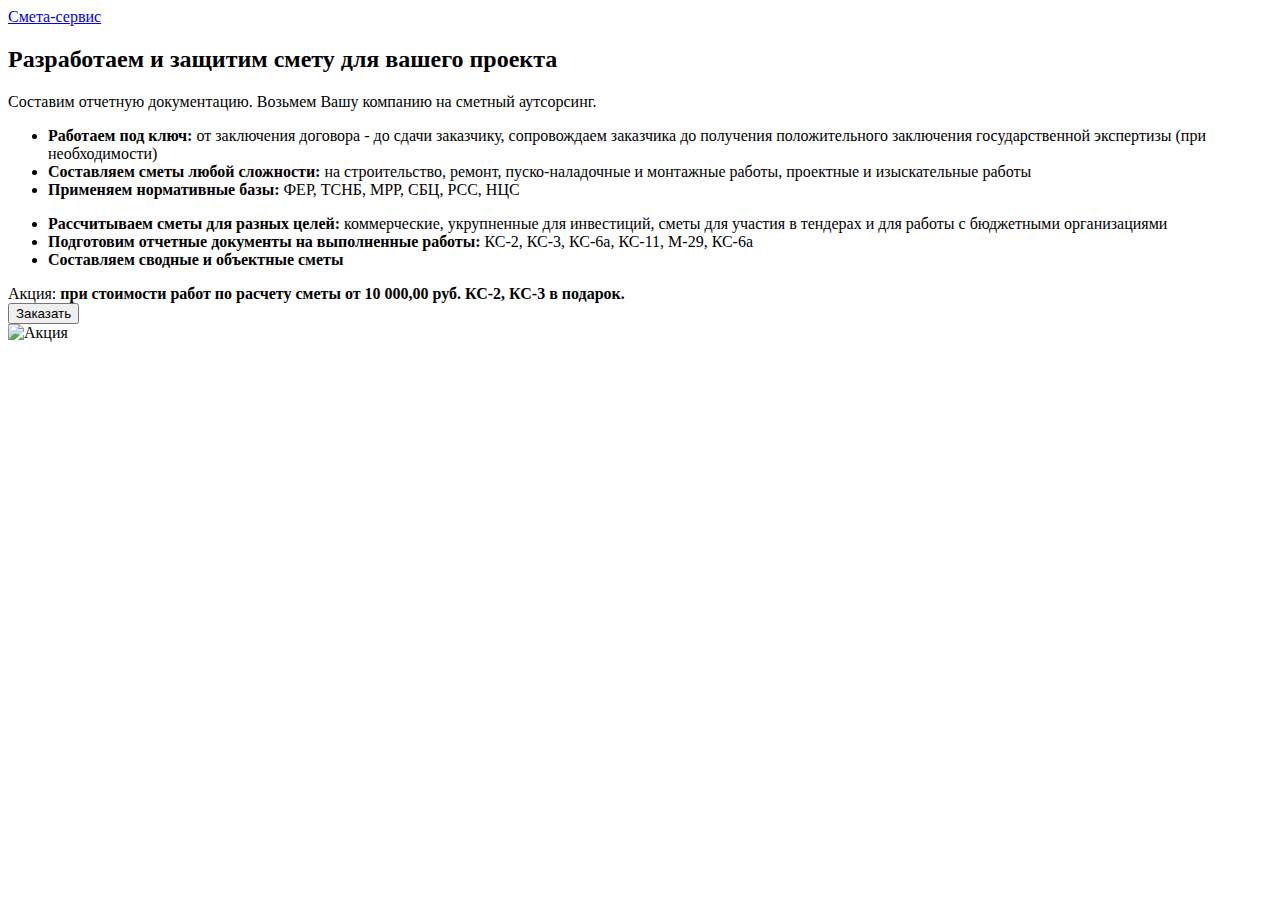
==== html/components/header.html @ 84d1e91b "Верстка блока Header" ====
<!DOCTYPE html>
<html lang="ru">

<head>
  <meta charset="UTF-8">
  <meta name="viewport" content="width=device-width, initial-scale=1.0">
  <title>Смета-сервис</title>
  <link rel="stylesheet" href="/smeta/css/main.css">
</head>

<body>
  <header class="header">
    <div class="container">
      <nav class="header__navbar">
        <a href="/" class="header__logo header__logo--text">Смета-сервис</a>
      </nav>
      <div class="header__content">
        <h2 class="header__title"><strong>Разработаем и защитим смету</strong> для вашего проекта</h2>
        <p class="header__subtitle">Составим отчетную документацию. Возьмем Вашу компанию на сметный аутсорсинг.</p>
        <div class="header__features">
          <ul class="header__list">
            <li class="header__list-item">
              <strong>Работаем под ключ:</strong> от заключения договора - до сдачи заказчику, сопровождаем заказчика до
              получения положительного заключения государственной экспертизы (при необходимости)
            </li>
            <li class="header__list-item">
              <strong>Составляем сметы любой сложности:</strong> на строительство, ремонт, пуско-наладочные и монтажные
              работы, проектные и изыскательные работы
            </li>
            <li class="header__list-item">
              <strong>Применяем нормативные базы:</strong> ФЕР, ТСНБ, МРР, СБЦ, РСС, НЦС
            </li>
          </ul>
          <ul class="header__list">
            <li class="header__list-item">
              <strong>Рассчитываем сметы для разных целей:</strong> коммерческие, укрупненные для инвестиций, сметы для
              участия в тендерах и для работы с бюджетными организациями
            </li>
            <li class="header__list-item">
              <strong>Подготовим отчетные документы на выполненные работы:</strong> КС-2, КС-3, КС-6а, КС-11, М-29,
              КС-6а
            </li>
            <li class="header__list-item">
              <strong>Составляем сводные и объектные сметы</strong>
            </li>
          </ul>
        </div>
      </div>
      <div class="promo">
        <div class="promo__text">
          Акция: <strong>при стоимости работ по расчету сметы от 10 000,00 руб. КС-2, КС-3 в подарок.</strong>
        </div>
        <div class="promo__button-container">
          <button class="promo__button">
            Заказать
          </button>
        </div>
        <div class="promo__price-tag">
          <img src="/smeta/assets/images/sale.svg" alt="Акция">
        </div>
      </div>
      <div class="scroll-down">
        <div class="arrow"></div>
    </div>
  </header>
</body>

</html>
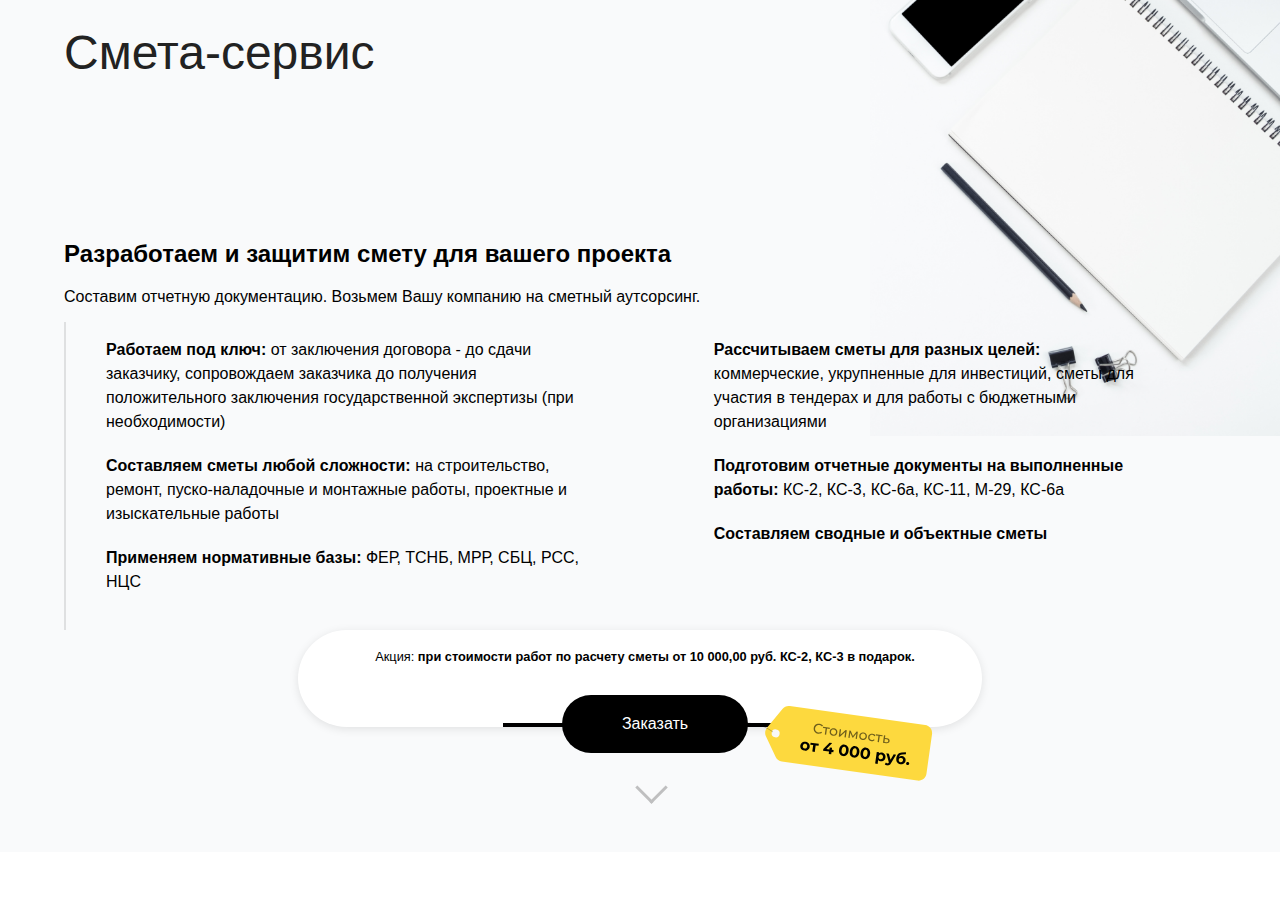
==== commit 7ba9d95e: "Поправил пути к файлам, поменял имена классов для стилей" ====
--- a/html/components/header.html
+++ b/html/components/header.html
@@ -5,7 +5,7 @@
   <meta charset="UTF-8">
   <meta name="viewport" content="width=device-width, initial-scale=1.0">
   <title>Смета-сервис</title>
-  <link rel="stylesheet" href="/smeta/css/main.css">
+  <link rel="stylesheet" href="/css/main.css">
 </head>
 
 <body>
@@ -51,12 +51,12 @@
           Акция: <strong>при стоимости работ по расчету сметы от 10 000,00 руб. КС-2, КС-3 в подарок.</strong>
         </div>
         <div class="promo__button-container">
-          <button class="promo__button">
+          <button class="button button--black position--bottom">
             Заказать
           </button>
         </div>
         <div class="promo__price-tag">
-          <img src="/smeta/assets/images/sale.svg" alt="Акция">
+          <img src="/assets/images/sale.svg" alt="Акция">
         </div>
       </div>
       <div class="scroll-down">
--- a/css/main.css
+++ b/css/main.css
@@ -0,0 +1,16 @@
+@import url(normalize.css);
+@import url(vars.css);
+@import url(fonts.css);
+@import url(ui-kit/text.css);
+@import url(ui-kit/promo.css);
+@import url(ui-kit/buttons.css);
+@import url(lauout/container.css);
+@import url(lauout/header.css);
+
+
+body {
+  font-family: var(--font-global), sans-serif;
+  font-size: var(--font-size-base);
+}
+
+
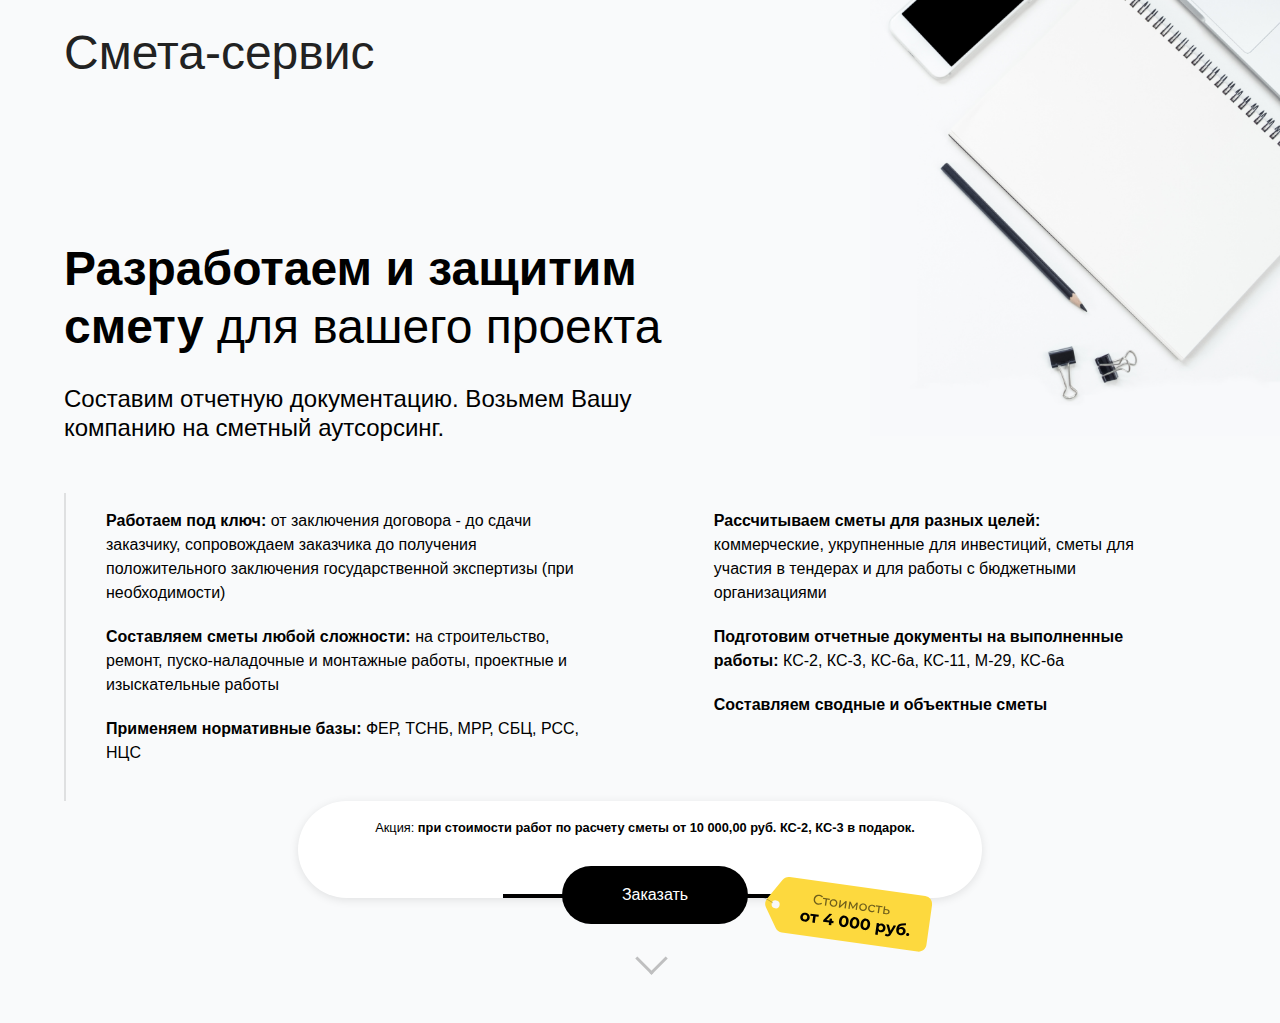
==== commit 7f4165fe: "Приступил к созданию блока "Price"" ====
--- a/html/components/header.html
+++ b/html/components/header.html
@@ -4,7 +4,7 @@
 <head>
   <meta charset="UTF-8">
   <meta name="viewport" content="width=device-width, initial-scale=1.0">
-  <title>Смета-сервис</title>
+  <title>Блок "Главный экран"</title>
   <link rel="stylesheet" href="/css/main.css">
 </head>
 
@@ -15,8 +15,8 @@
         <a href="/" class="header__logo header__logo--text">Смета-сервис</a>
       </nav>
       <div class="header__content">
-        <h2 class="header__title"><strong>Разработаем и защитим смету</strong> для вашего проекта</h2>
-        <p class="header__subtitle">Составим отчетную документацию. Возьмем Вашу компанию на сметный аутсорсинг.</p>
+        <h2 class="title header__title"><strong>Разработаем и защитим смету</strong> для вашего проекта</h2>
+        <p class="subtitle header__subtitle">Составим отчетную документацию. Возьмем Вашу компанию на сметный аутсорсинг.</p>
         <div class="header__features">
           <ul class="header__list">
             <li class="header__list-item">
--- a/css/main.css
+++ b/css/main.css
@@ -2,10 +2,12 @@
 @import url(vars.css);
 @import url(fonts.css);
 @import url(ui-kit/text.css);
-@import url(ui-kit/promo.css);
 @import url(ui-kit/buttons.css);
+@import url(ui-kit/br.css);
 @import url(lauout/container.css);
 @import url(lauout/header.css);
+@import url(ui-kit/promo.css);
+@import url(lauout/price.css);
 
 
 body {
